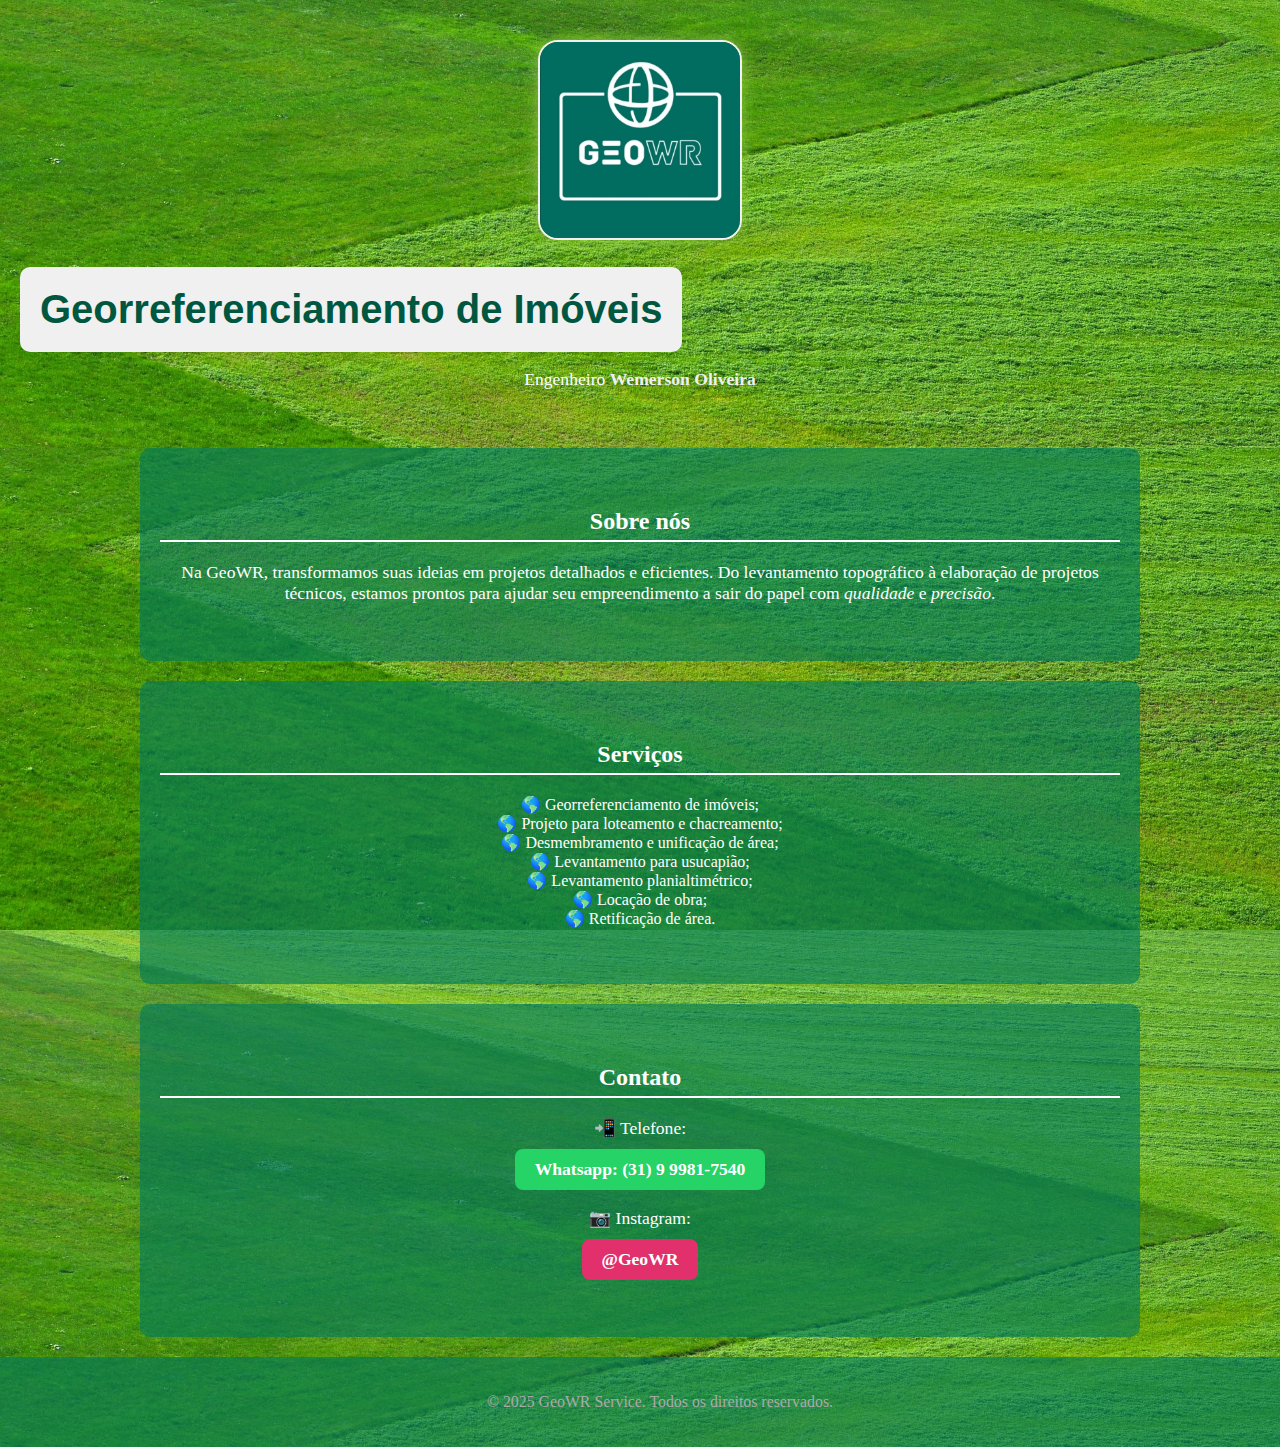
==== index.html @ 65bfebcd "Atualizar o index.html" ====
<!DOCTYPE html>
<html lang="pt-BR">

<head>
    <meta charset="UTF-8" />
    <meta name="viewport" content="width=device-width, initial-scale=1.0" />
    <title>Georreferenciamento de Imóveis</title>
    <style>
        body {
            background-image: url('img/fundo.JPG');
            background-size: cover;
            background-position: center;
            margin: 0;
            width: 100%;
            height: 100vh;
            font-family: Verdana;
            color: white;
            text-align: center;
        }

        header {
            padding: 40px 20px;
            background-image: url('img/fundo.JPG');
            background-size: cover;
            background-position: center;
            text-align: center;
        }

        .container {
            max-width: 1000px;
            margin: 0 auto;
            padding: 0 20px;
        }

        .logo {
            max-width: 100%;
            height: auto;
            width: 200px;
            display: block;
            margin: 0 auto 10px auto;
            border-radius: 20px;
            border: 2px solid #f0f0f0;
            box-shadow: 0 0 15px #8bc53f;
            animation: brilho 2s infinite alternate;
        }

        .box-title {
            background-color: #f0f0f0;
            padding: 20px;
            width: fit-content;
            border-radius: 10px;
            color: #005740;
            font-size: 2.5em;
            font-family: Arial, Helvetica, sans-serif;
            margin-bottom: 10px;
        }

        p {
            font-size: 1.1em;
        }

        section {
            margin-bottom: 40px;
        }

        .sobre,
        .servicos,
        .contato {
            background-color: #007b5aa1;
            text-align: center;
            padding: 40px 20px;
            margin-bottom: 20px;
            border-radius: 10px;
        }

        h2 {
            color: #ffffff;
            border-bottom: 2px solid #ffffff;
            padding-bottom: 5px;
        }

        ul {
            list-style: none;
            padding: 0;
        }

        ul li::before {
            content: "🌎 ";
            color: white;
        }

        footer {
            background-color: #007b5aa1;
            text-align: center;
            padding: 20px;
            font-size: 0.9em;
            color: #aaa;
            width: 100%;
        }

        a {
            color: #f0f0f0;
            text-decoration: none;
            font-weight: bold;
        }

        a:hover {
            text-decoration: underline;
        }

        @keyframes brilho {
            0% {
                box-shadow: 0 0 10px #ffffff;
            }

            100% {
                box-shadow: 0 0 25px #ffffff;
            }
        }

        .botao {
            display: inline-block;
            background-color: #25d366;
            color: white;
            padding: 10px 20px;
            border-radius: 8px;
            text-decoration: none;
            font-weight: bold;
            transition: background-color 0.3s ease;
            margin-top: 10px;
        }

        .botao2 {
            display: inline-block;
            background-color: #e1306c;
            color: white;
            padding: 10px 20px;
            border-radius: 8px;
            text-decoration: none;
            font-weight: bold;
            transition: background-color 0.3s ease;
            margin-top: 10px;
        }

        .botao:hover {
            background-color: #1ebe5d;
        }
    </style>
</head>

<body>
    <header>
        <img src="img/880456F2-EFAF-44FD-92B4-5C87EB8625EA.jpeg" alt="Logo GeoWR" class="logo" />
        <h1 class="box-title">Georreferenciamento de Imóveis</h1>
        <p>Engenheiro <a href="https://www.instagram.com/oliveirawemersonr/">Wemerson Oliveira</a></p>
    </header>

    <main>
        <div class="container">
            <section class="sobre">
                <h2>Sobre nós</h2>
                <p>
                    Na GeoWR, transformamos suas ideias em projetos detalhados e eficientes. Do levantamento topográfico à
                    elaboração de projetos técnicos, estamos prontos para ajudar seu empreendimento a sair do papel com
                    <em>qualidade</em> e <em>precisão</em>.
                </p>
            </section>

            <section class="servicos">
                <h2>Serviços</h2>
                <ul>
                    <li>Georreferenciamento de imóveis;</li>
                    <li>Projeto para loteamento e chacreamento;</li>
                    <li>Desmembramento e unificação de área;</li>
                    <li>Levantamento para usucapião;</li>
                    <li>Levantamento planialtimétrico;</li>
                    <li>Locação de obra;</li>
                    <li>Retificação de área.</li>
                </ul>
            </section>

            <section class="contato">
                <h2>Contato</h2>
                <p>📲 Telefone:<br>
                    <a href="https://wa.me/5531999817540" target="_blank" class="botao">Whatsapp: (31) 9 9981-7540</a>
                </p>
                <p>📷 Instagram:<br>
                    <a href="https://www.instagram.com/geowr_rwemerson/" class="botao2">@GeoWR</a>
                </p>
            </section>
        </div>
    </main>

    <footer>
        <p>&copy; 2025 GeoWR Service. Todos os direitos reservados.</p>
    </footer>
</body>

</html>
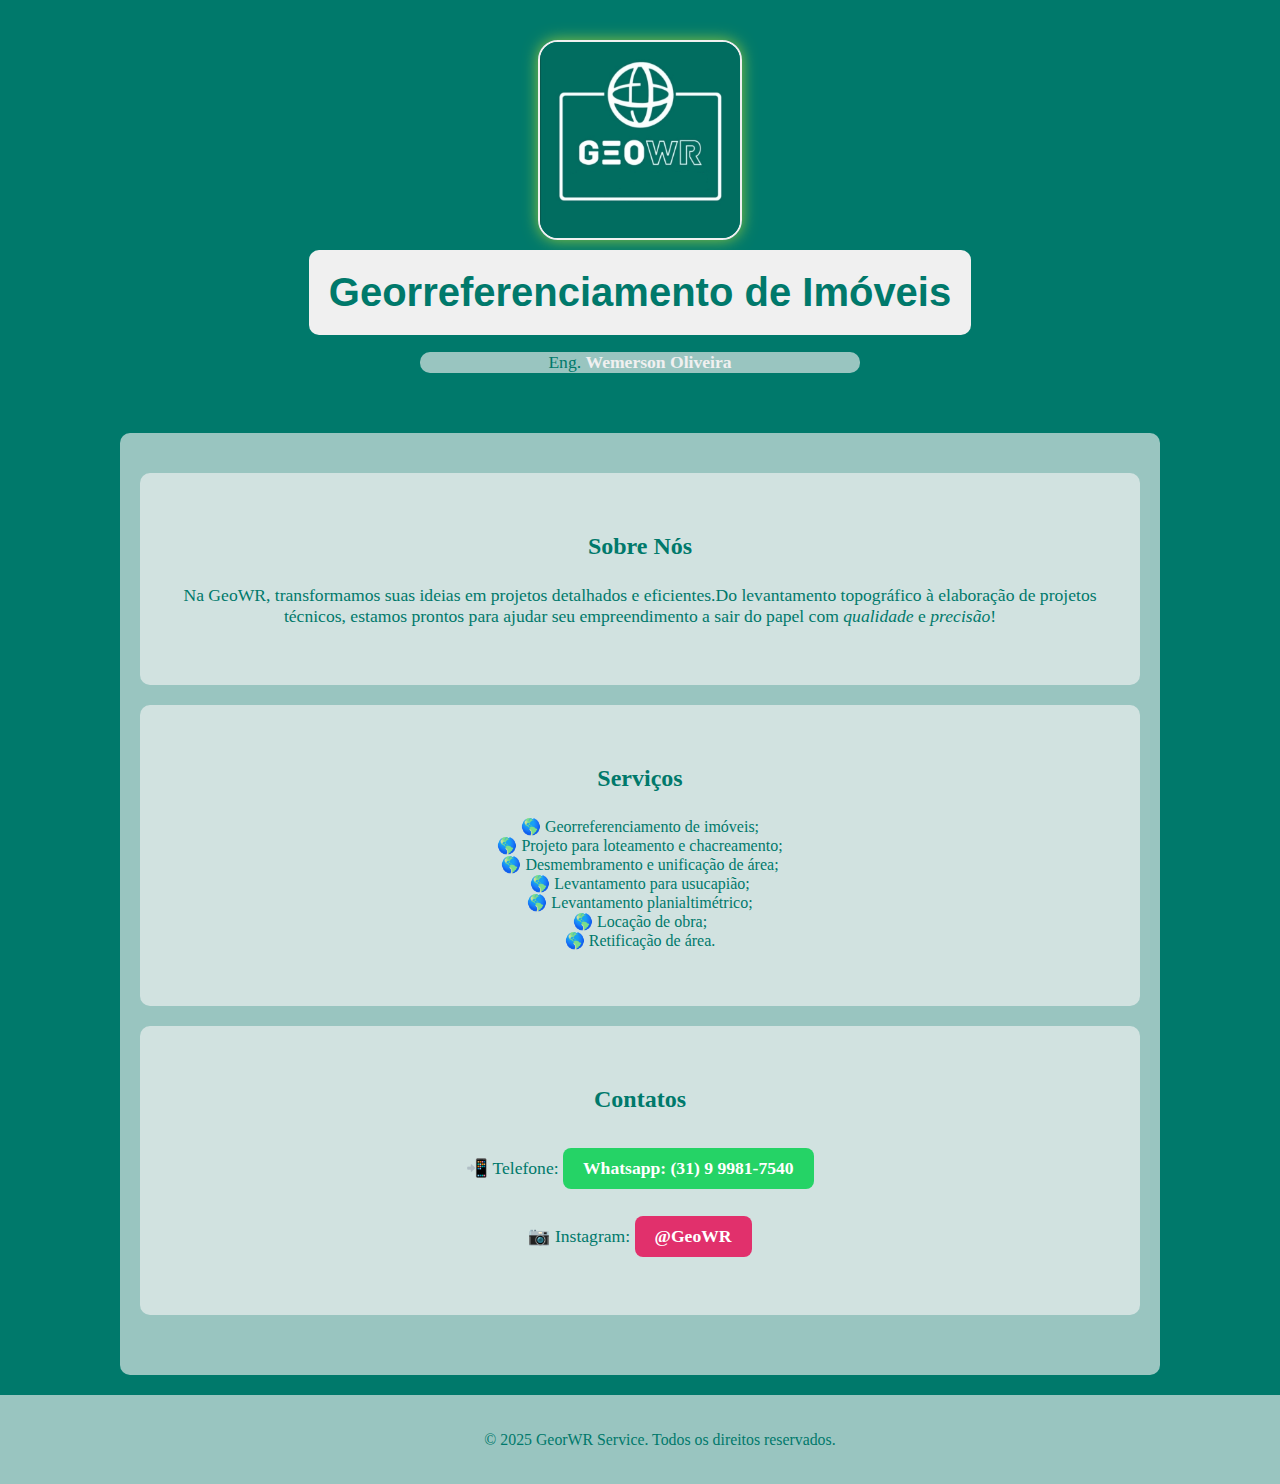
==== commit e752f3f3: "att do projeto" ====
--- a/index.html
+++ b/index.html
@@ -1,199 +1,53 @@
-<!DOCTYPE html>
-<html lang="pt-BR">
-
-<head>
-    <meta charset="UTF-8" />
-    <meta name="viewport" content="width=device-width, initial-scale=1.0" />
-    <title>Georreferenciamento de Imóveis</title>
-    <style>
-        body {
-            background-image: url('img/fundo.JPG');
-            background-size: cover;
-            background-position: center;
-            margin: 0;
-            width: 100%;
-            height: 100vh;
-            font-family: Verdana;
-            color: white;
-            text-align: center;
-        }
-
-        header {
-            padding: 40px 20px;
-            background-image: url('img/fundo.JPG');
-            background-size: cover;
-            background-position: center;
-            text-align: center;
-        }
-
-        .container {
-            max-width: 1000px;
-            margin: 0 auto;
-            padding: 0 20px;
-        }
-
-        .logo {
-            max-width: 100%;
-            height: auto;
-            width: 200px;
-            display: block;
-            margin: 0 auto 10px auto;
-            border-radius: 20px;
-            border: 2px solid #f0f0f0;
-            box-shadow: 0 0 15px #8bc53f;
-            animation: brilho 2s infinite alternate;
-        }
-
-        .box-title {
-            background-color: #f0f0f0;
-            padding: 20px;
-            width: fit-content;
-            border-radius: 10px;
-            color: #005740;
-            font-size: 2.5em;
-            font-family: Arial, Helvetica, sans-serif;
-            margin-bottom: 10px;
-        }
-
-        p {
-            font-size: 1.1em;
-        }
-
-        section {
-            margin-bottom: 40px;
-        }
-
-        .sobre,
-        .servicos,
-        .contato {
-            background-color: #007b5aa1;
-            text-align: center;
-            padding: 40px 20px;
-            margin-bottom: 20px;
-            border-radius: 10px;
-        }
-
-        h2 {
-            color: #ffffff;
-            border-bottom: 2px solid #ffffff;
-            padding-bottom: 5px;
-        }
-
-        ul {
-            list-style: none;
-            padding: 0;
-        }
-
-        ul li::before {
-            content: "🌎 ";
-            color: white;
-        }
-
-        footer {
-            background-color: #007b5aa1;
-            text-align: center;
-            padding: 20px;
-            font-size: 0.9em;
-            color: #aaa;
-            width: 100%;
-        }
-
-        a {
-            color: #f0f0f0;
-            text-decoration: none;
-            font-weight: bold;
-        }
-
-        a:hover {
-            text-decoration: underline;
-        }
-
-        @keyframes brilho {
-            0% {
-                box-shadow: 0 0 10px #ffffff;
-            }
-
-            100% {
-                box-shadow: 0 0 25px #ffffff;
-            }
-        }
-
-        .botao {
-            display: inline-block;
-            background-color: #25d366;
-            color: white;
-            padding: 10px 20px;
-            border-radius: 8px;
-            text-decoration: none;
-            font-weight: bold;
-            transition: background-color 0.3s ease;
-            margin-top: 10px;
-        }
-
-        .botao2 {
-            display: inline-block;
-            background-color: #e1306c;
-            color: white;
-            padding: 10px 20px;
-            border-radius: 8px;
-            text-decoration: none;
-            font-weight: bold;
-            transition: background-color 0.3s ease;
-            margin-top: 10px;
-        }
-
-        .botao:hover {
-            background-color: #1ebe5d;
-        }
-    </style>
-</head>
-
-<body>
-    <header>
-        <img src="img/880456F2-EFAF-44FD-92B4-5C87EB8625EA.jpeg" alt="Logo GeoWR" class="logo" />
-        <h1 class="box-title">Georreferenciamento de Imóveis</h1>
-        <p>Engenheiro <a href="https://www.instagram.com/oliveirawemersonr/">Wemerson Oliveira</a></p>
-    </header>
-
-    <main>
-        <div class="container">
-            <section class="sobre">
-                <h2>Sobre nós</h2>
-                <p>
-                    Na GeoWR, transformamos suas ideias em projetos detalhados e eficientes. Do levantamento topográfico à
-                    elaboração de projetos técnicos, estamos prontos para ajudar seu empreendimento a sair do papel com
-                    <em>qualidade</em> e <em>precisão</em>.
-                </p>
-            </section>
-
-            <section class="servicos">
-                <h2>Serviços</h2>
-                <ul>
-                    <li>Georreferenciamento de imóveis;</li>
-                    <li>Projeto para loteamento e chacreamento;</li>
-                    <li>Desmembramento e unificação de área;</li>
-                    <li>Levantamento para usucapião;</li>
-                    <li>Levantamento planialtimétrico;</li>
-                    <li>Locação de obra;</li>
-                    <li>Retificação de área.</li>
-                </ul>
-            </section>
-
-            <section class="contato">
-                <h2>Contato</h2>
-                <p>📲 Telefone:<br>
-                    <a href="https://wa.me/5531999817540" target="_blank" class="botao">Whatsapp: (31) 9 9981-7540</a>
-                </p>
-                <p>📷 Instagram:<br>
-                    <a href="https://www.instagram.com/geowr_rwemerson/" class="botao2">@GeoWR</a>
-                </p>
-            </section>
-        </div>
-    </main>
-
-    <footer>
-        <p>&copy; 2025 GeoWR Service. Todos os direitos reservados.</p>
-    </footer>
-</body>
-
+<!DOCTYPE html>
+<html lang="pt-br">
+
+<head>
+    <meta charset="UTF-8">
+    <meta name="viewport" content="width=device-width, initial-scale=1.0">
+    <title>Projeto_GeoWR</title>
+    <link rel="stylesheet" href="style.css">
+</head>
+
+<body>
+    <header><img src="img/880456F2-EFAF-44FD-92B4-5C87EB8625EA.jpeg" alt="GeorWR" class="logo" />
+        <h1 class="box-title">Georreferenciamento de Imóveis</h1>
+        <p class="name">Eng. <a href="https://www.instagram.com/oliveirawemersonr/">Wemerson Oliveira</a></p>
+    </header>
+    <maim>
+        <div class="container">
+            <section class="container">
+                <h2>Sobre Nós</h2>
+                <p>Na GeoWR, transformamos suas ideias em projetos detalhados e
+                    eficientes.Do levantamento topográfico à elaboração de projetos técnicos,
+                    estamos prontos para ajudar seu empreendimento a sair do papel com
+                    <em>qualidade</em> e <em>precisão</em>!
+                </p>
+            </section>
+            <section class="servicos">
+                <h2>Serviços</h2>
+                <ul>
+                    <li>Georreferenciamento de imóveis;</li>
+                    <li>Projeto para loteamento e chacreamento;</li>
+                    <li>Desmembramento e unificação de área;</li>
+                    <li>Levantamento para usucapião;</li>
+                    <li>Levantamento planialtimétrico;</li>
+                    <li>Locação de obra;</li>
+                    <li>Retificação de área.</li>
+
+                </ul>
+            </section>
+            <section class="contato">
+                <h2>Contatos</h2>
+                <p>📲 Telefone: <a href="https://wa.me/5531999817540" target="_blank" class="botao">Whatsapp: (31) 9
+                        9981-7540</a></p>
+                <p>📷 Instagram: <a href="https://www.instagram.com/geowr_rwemerson/" class="botao2">@GeoWR</a></p>
+            </section>
+        </div>
+    </maim>
+    <footer>
+        <p>&copy; 2025 GeorWR Service. Todos os direitos reservados.</p>
+    </footer>
+
+</body>
+
 </html>--- a/style.css
+++ b/style.css
@@ -0,0 +1,144 @@
+ body {
+     background-color: #00796b;
+     margin: 0;
+     font-family: Verdana;
+     color: #00796b;
+ }
+
+ header {
+     padding: 40px 20px;
+     background-color: #00796b;
+     background-position: center;
+     text-align: center;
+ }
+
+ .container {
+     max-width: 1000px;
+     margin: 0 auto;
+     padding: 0 20px;
+ }
+
+ .logo {
+     max-width: 100%;
+     height: auto;
+     width: 200px;
+     display: block;
+     margin: 0 auto 10px auto;
+     border-radius: 20px;
+     border: 2px solid #f0f0f0;
+     box-shadow: 0 0 15px #8bc53f;
+     animation: brilho 2s infinite alternate;
+ }
+
+ .box-title {
+     background-color: #f0f0f0;
+     padding: 20px;
+     width: fit-content;
+     border-radius: 10px;
+     color: #00796b;
+     font-family: Arial, Helvetica, sans-serif;
+     font-size: 2.5em;
+     margin: 0 auto;
+ }
+
+ p {
+     font-size: 1.1em;
+ }
+
+ section {
+     margin-bottom: 40px;
+ }
+
+ .sobre,
+ .container,
+ .servicos,
+ .contato {
+     background-color: #f3f3f3a1;
+     text-align: center;
+     padding: 40px 20px;
+     margin-bottom: 20px;
+     border-radius: 10px;
+ }
+
+ .name {
+     background-color: #f3f3f3a1;
+     text-align: center;
+     margin-bottom: 20px;
+     margin-left: 400px;
+     margin-right: 400px;
+     border-radius: 10px;
+
+ }
+
+ h2 {
+     color: #00796b;
+     border-radius: 2px solid #ffffff;
+     padding-bottom: 5px;
+ }
+
+ ul {
+     list-style: none;
+     padding: 0;
+ }
+
+ ul li::before {
+     content: "🌎 ";
+     color: white;
+ }
+
+ footer {
+     background-color: #f3f3f3a1;
+     text-align: center;
+     padding: 20px;
+     font-size: 0.9em;
+     color: #00796b;
+     width: 100%;
+ }
+
+ a {
+     color: #f0f0f0;
+     text-decoration: none;
+     font-weight: bold;
+ }
+
+ a:hover {
+     text-decoration: underline;
+ }
+
+ @keyframes brilho {
+     0% {
+         box-shadow: 0 0 10px #ffffff;
+     }
+
+     100% {
+         box-shadow: 0 0 25px;
+     }
+ }
+
+ .botao {
+     display: inline-block;
+     background-color: #25d366;
+     color: white;
+     padding: 10px 20px;
+     border-radius: 8px;
+     text-decoration: none;
+     font-weight: bold;
+     transition: background-color 0.3s ease;
+     margin-top: 10px;
+ }
+
+ .botao2 {
+     display: inline-block;
+     background-color: #e1306c;
+     color: white;
+     padding: 10px 20px;
+     border-radius: 8px;
+     text-decoration: none;
+     font-weight: bold;
+     transition: background-color 0.3s ease;
+     margin-top: 10px;
+ }
+
+ .botao:hover {
+     background-color: #1ebe5d;
+ }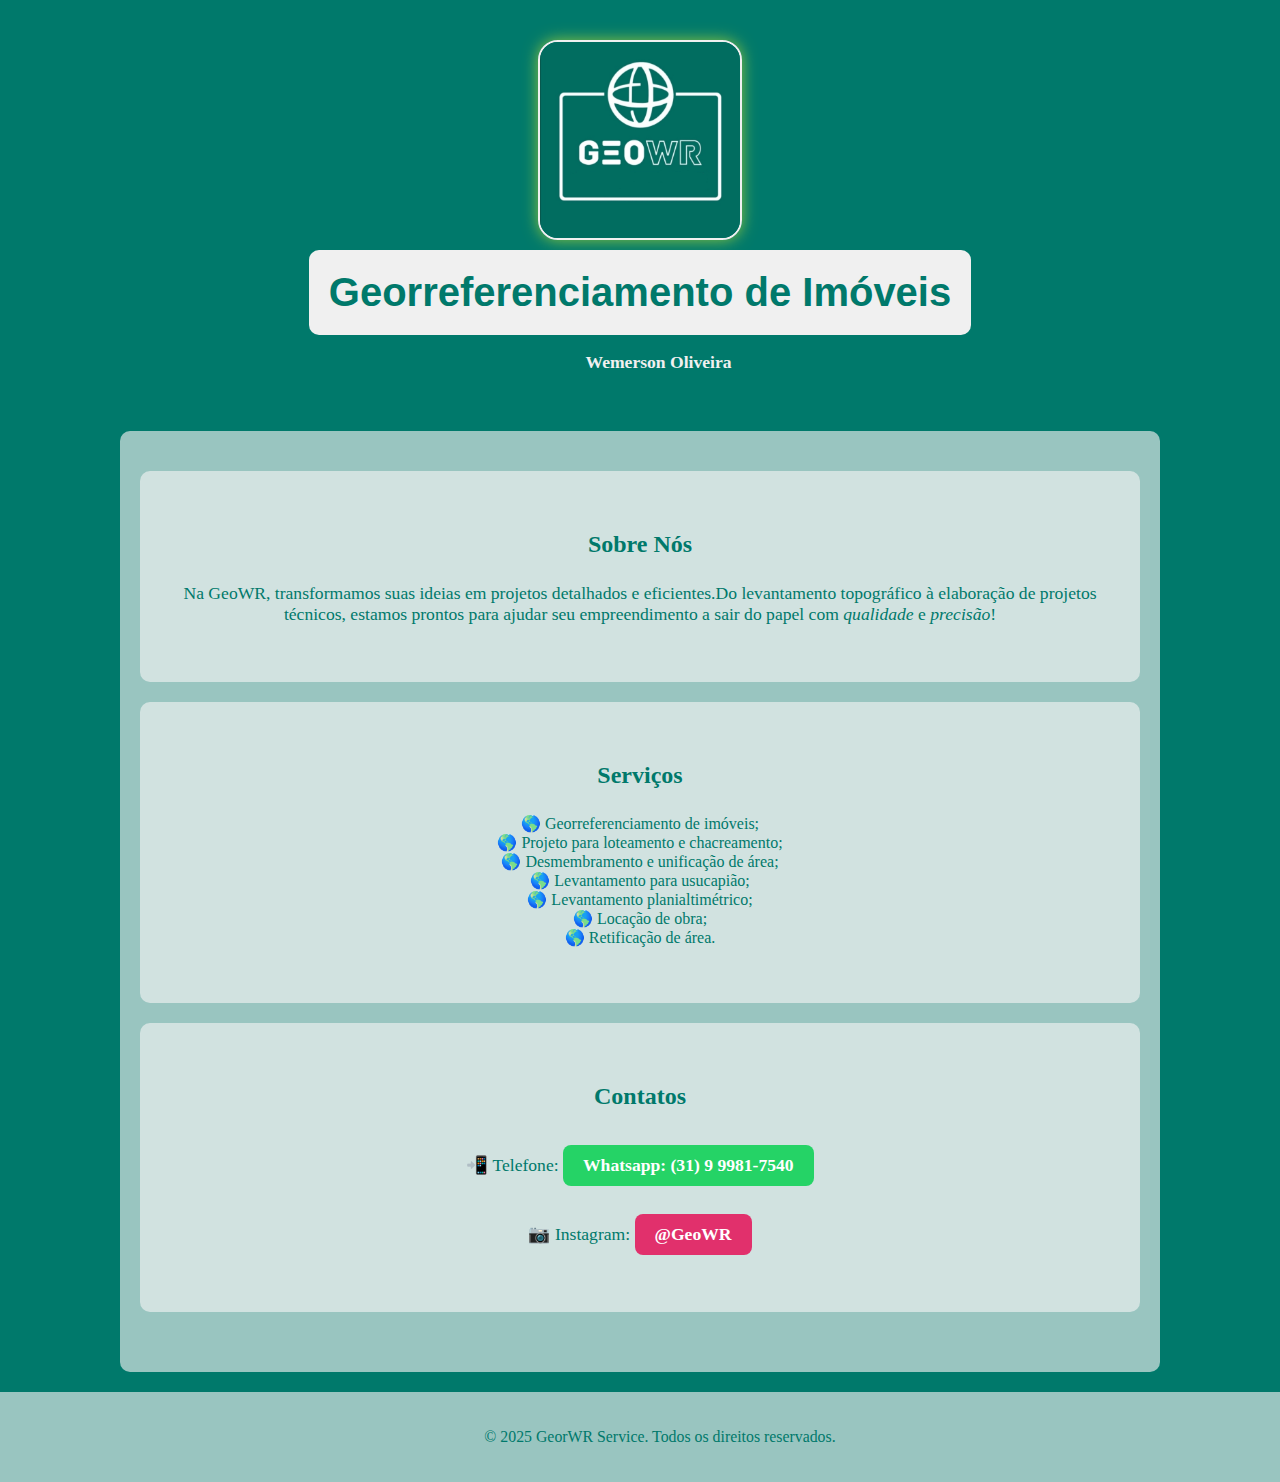
==== commit b22b9fa8: "Update index.html" ====
--- a/index.html
+++ b/index.html
@@ -11,7 +11,7 @@
 <body>
     <header><img src="img/880456F2-EFAF-44FD-92B4-5C87EB8625EA.jpeg" alt="GeorWR" class="logo" />
         <h1 class="box-title">Georreferenciamento de Imóveis</h1>
-        <p class="name">Eng. <a href="https://www.instagram.com/oliveirawemersonr/">Wemerson Oliveira</a></p>
+        <p class="nome1">Eng. <a href="https://www.instagram.com/oliveirawemersonr/">Wemerson Oliveira</a></p>
     </header>
     <maim>
         <div class="container">
@@ -50,4 +50,4 @@
 
 </body>
 
-</html>+</html>
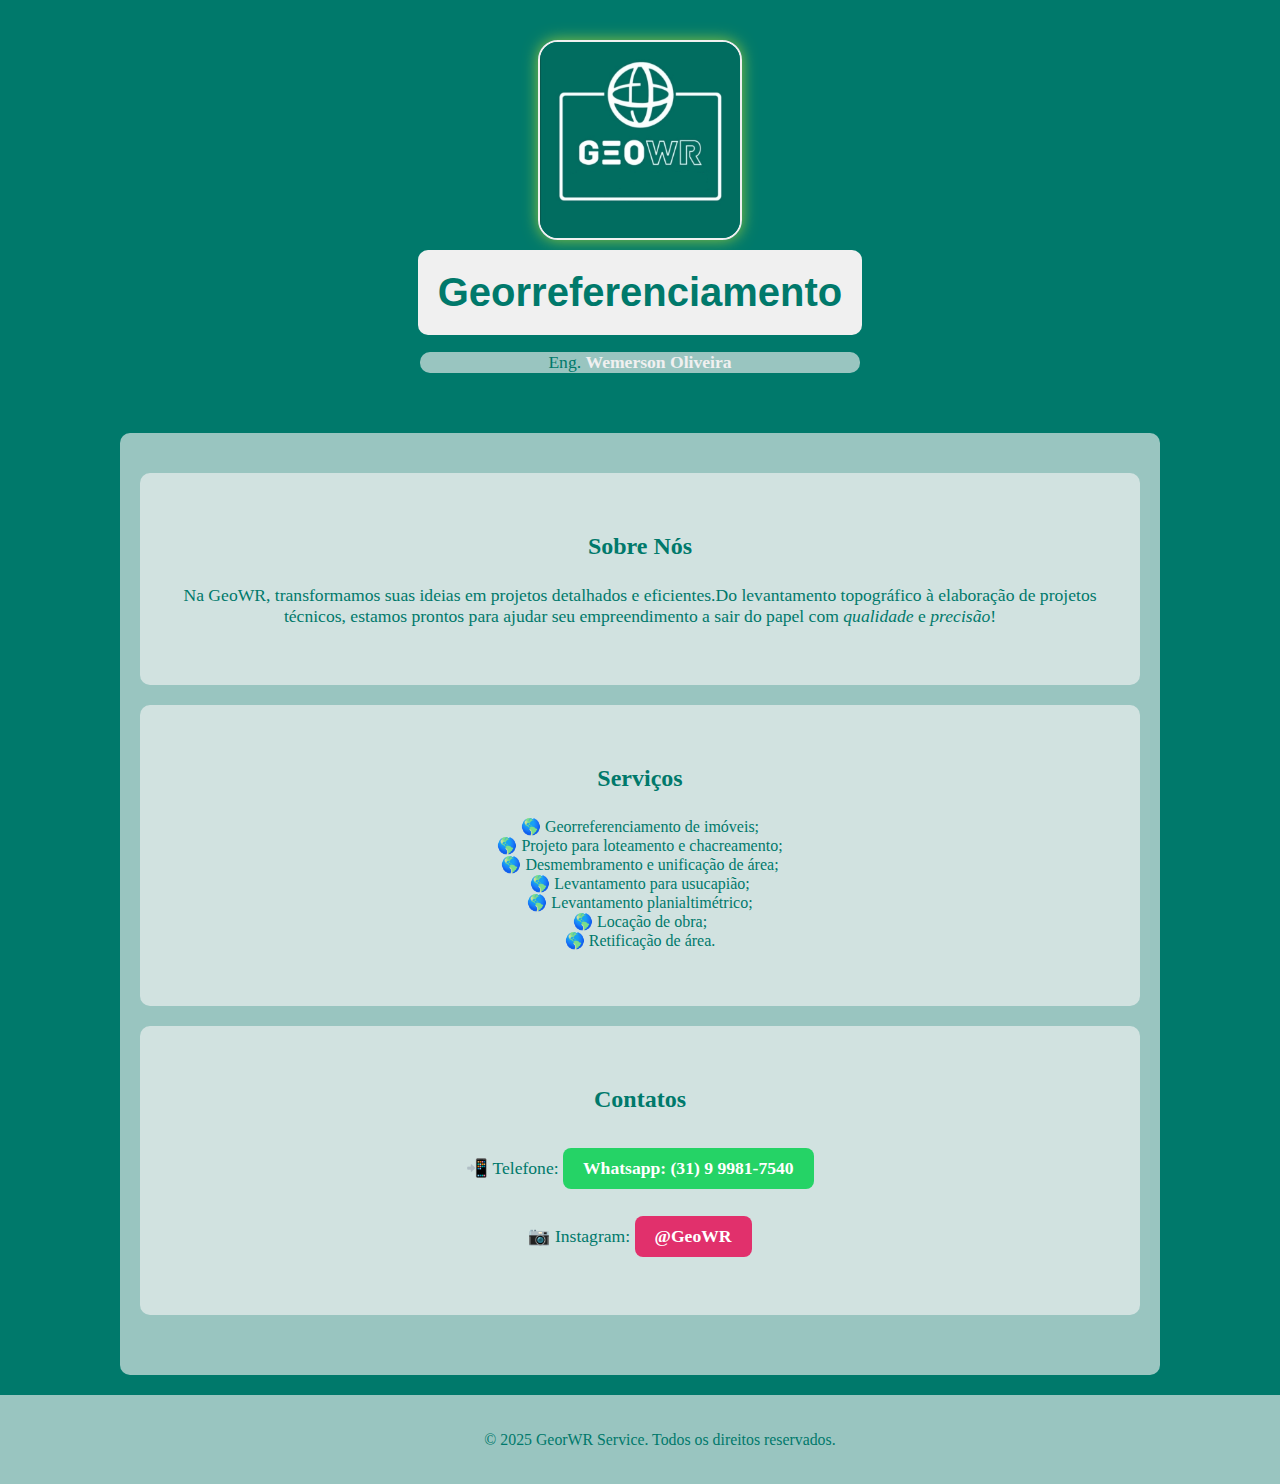
==== commit 3382f0fc: "Update index.html" ====
--- a/index.html
+++ b/index.html
@@ -10,7 +10,7 @@
 
 <body>
     <header><img src="img/880456F2-EFAF-44FD-92B4-5C87EB8625EA.jpeg" alt="GeorWR" class="logo" />
-        <h1 class="box-title">Georreferenciamento de Imóveis</h1>
+        <h1 class="box-title">Georreferenciamento</h1>
         <p class="nome1">Eng. <a href="https://www.instagram.com/oliveirawemersonr/">Wemerson Oliveira</a></p>
     </header>
     <maim>
--- a/style.css
+++ b/style.css
@@ -60,7 +60,7 @@
      border-radius: 10px;
  }
 
- .name {
+ .nome1 {
      background-color: #f3f3f3a1;
      text-align: center;
      margin-bottom: 20px;
@@ -141,4 +141,4 @@
 
  .botao:hover {
      background-color: #1ebe5d;
- }+ }
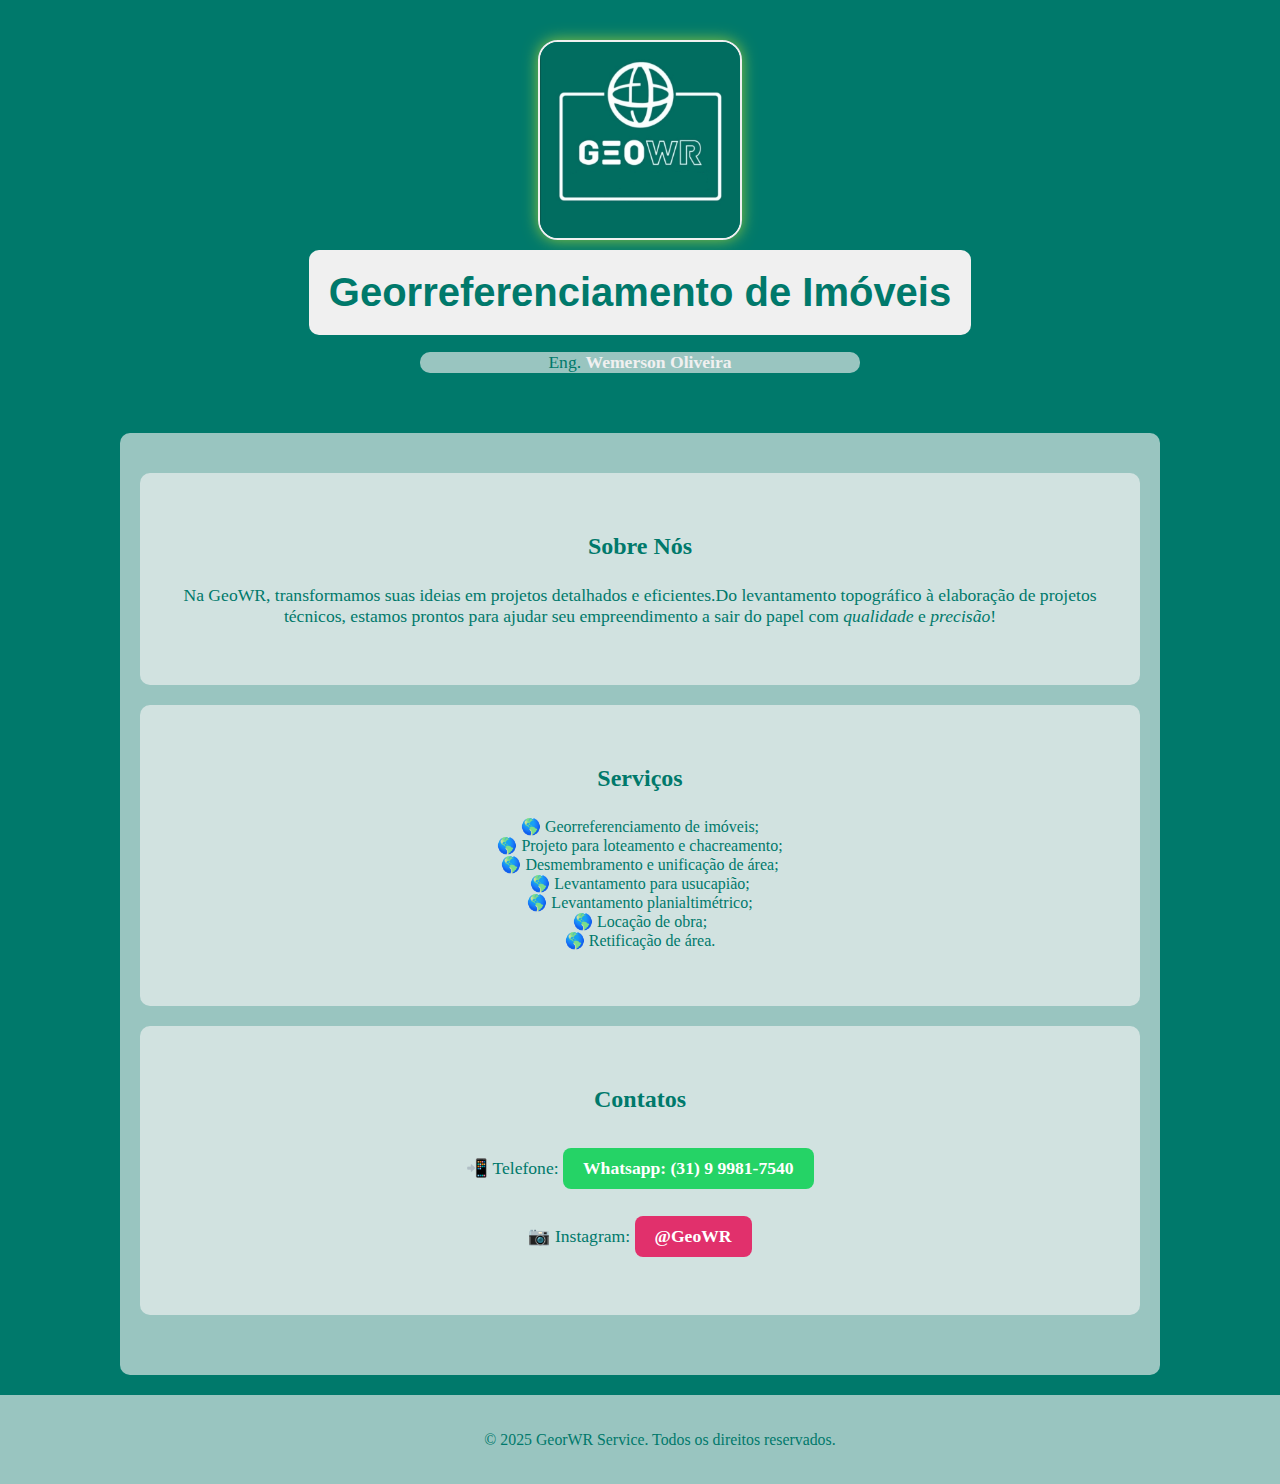
==== commit 3b73a777: "Atualizar o index.html" ====
--- a/index.html
+++ b/index.html
@@ -10,7 +10,7 @@
 
 <body>
     <header><img src="img/880456F2-EFAF-44FD-92B4-5C87EB8625EA.jpeg" alt="GeorWR" class="logo" />
-        <h1 class="box-title">Georreferenciamento</h1>
+        <h1 class="box-title">Georreferenciamento de Imóveis</h1>
         <p class="nome1">Eng. <a href="https://www.instagram.com/oliveirawemersonr/">Wemerson Oliveira</a></p>
     </header>
     <maim>
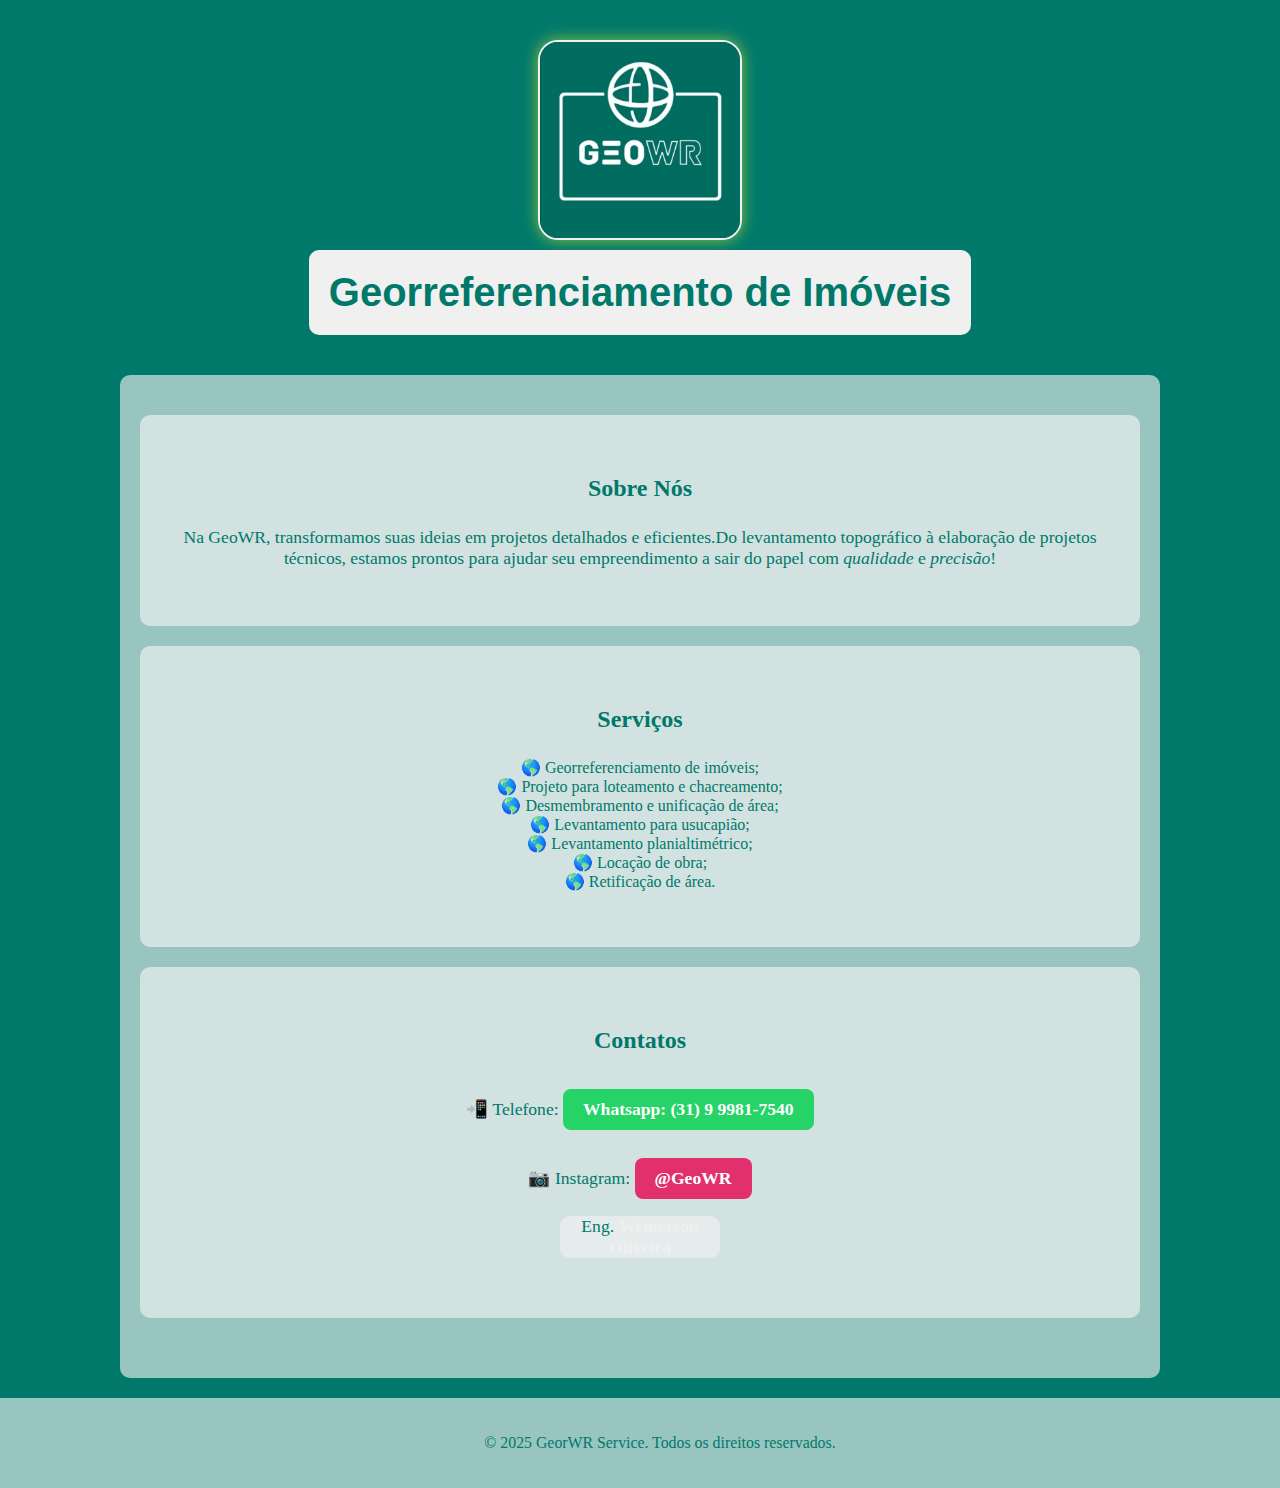
==== commit c4d0ec68: "Atualizar o index.html" ====
--- a/index.html
+++ b/index.html
@@ -11,7 +11,6 @@
 <body>
     <header><img src="img/880456F2-EFAF-44FD-92B4-5C87EB8625EA.jpeg" alt="GeorWR" class="logo" />
         <h1 class="box-title">Georreferenciamento de Imóveis</h1>
-        <p class="nome1">Eng. <a href="https://www.instagram.com/oliveirawemersonr/">Wemerson Oliveira</a></p>
     </header>
     <maim>
         <div class="container">
@@ -40,7 +39,8 @@
                 <h2>Contatos</h2>
                 <p>📲 Telefone: <a href="https://wa.me/5531999817540" target="_blank" class="botao">Whatsapp: (31) 9
                         9981-7540</a></p>
-                <p>📷 Instagram: <a href="https://www.instagram.com/geowr_rwemerson/" class="botao2">@GeoWR</a></p>
+                <p>📷 Instagram: <a href="https://www.instagram.com/geowr_rwemerson/" class="botao2">@GeoWR</a></p>
+                 <p class="nome1">Eng. <a href="https://www.instagram.com/oliveirawemersonr/">Wemerson Oliveira</a></p>
             </section>
         </div>
     </maim>
--- a/style.css
+++ b/style.css
@@ -141,4 +141,10 @@
 
  .botao:hover {
      background-color: #1ebe5d;
+ }
+  @media screen and (max-widht: 768px){
+ .container {
+       width: 100%;
+       flex-direction: colum;
+       }
  }
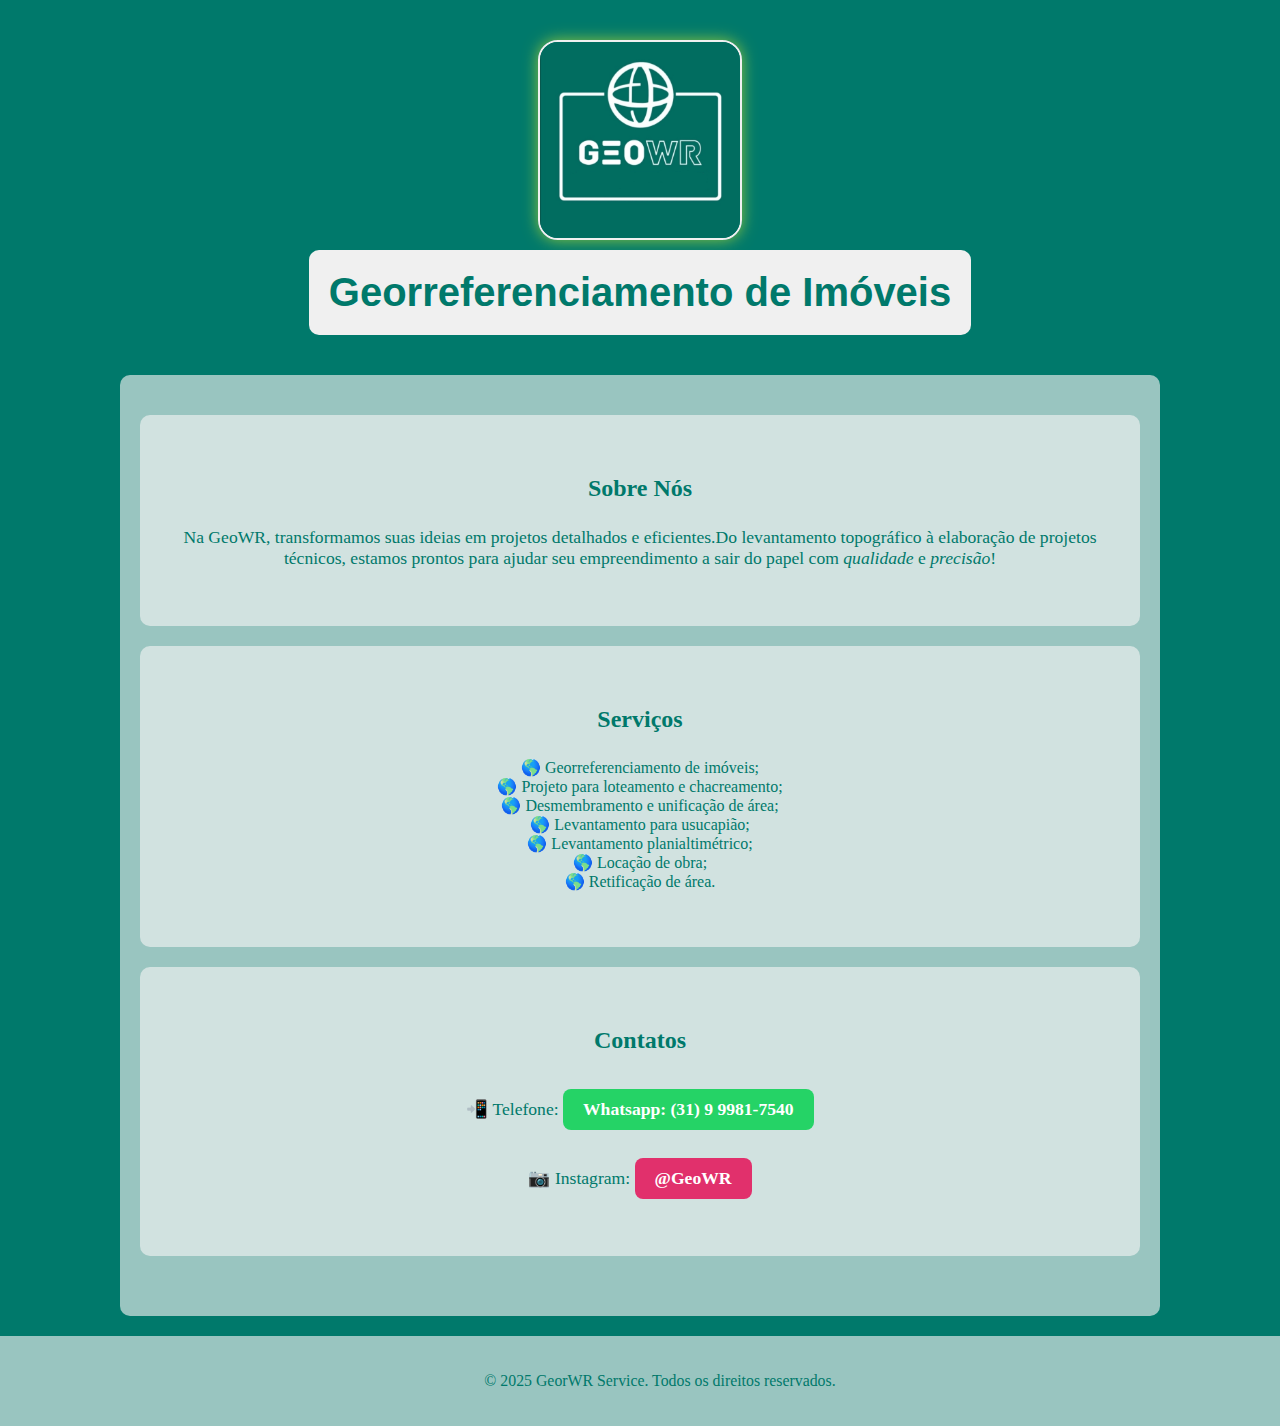
==== commit 924942d3: "Atualizar o index.html" ====
--- a/index.html
+++ b/index.html
@@ -39,8 +39,7 @@
                 <h2>Contatos</h2>
                 <p>📲 Telefone: <a href="https://wa.me/5531999817540" target="_blank" class="botao">Whatsapp: (31) 9
                         9981-7540</a></p>
-                <p>📷 Instagram: <a href="https://www.instagram.com/geowr_rwemerson/" class="botao2">@GeoWR</a></p>
-                 <p class="nome1">Eng. <a href="https://www.instagram.com/oliveirawemersonr/">Wemerson Oliveira</a></p>
+                <p>📷 Instagram: <a href="https://www.instagram.com/geowr_rwemerson/" class="botao2">@GeoWR</a></p>
             </section>
         </div>
     </maim>
--- a/style.css
+++ b/style.css
@@ -52,20 +52,12 @@
  .sobre,
  .container,
  .servicos,
- .contato {
+ .contato,
+ .nome1 {
      background-color: #f3f3f3a1;
      text-align: center;
      padding: 40px 20px;
      margin-bottom: 20px;
-     border-radius: 10px;
- }
-
- .nome1 {
-     background-color: #f3f3f3a1;
-     text-align: center;
-     margin-bottom: 20px;
-     margin-left: 400px;
-     margin-right: 400px;
      border-radius: 10px;
 
  }
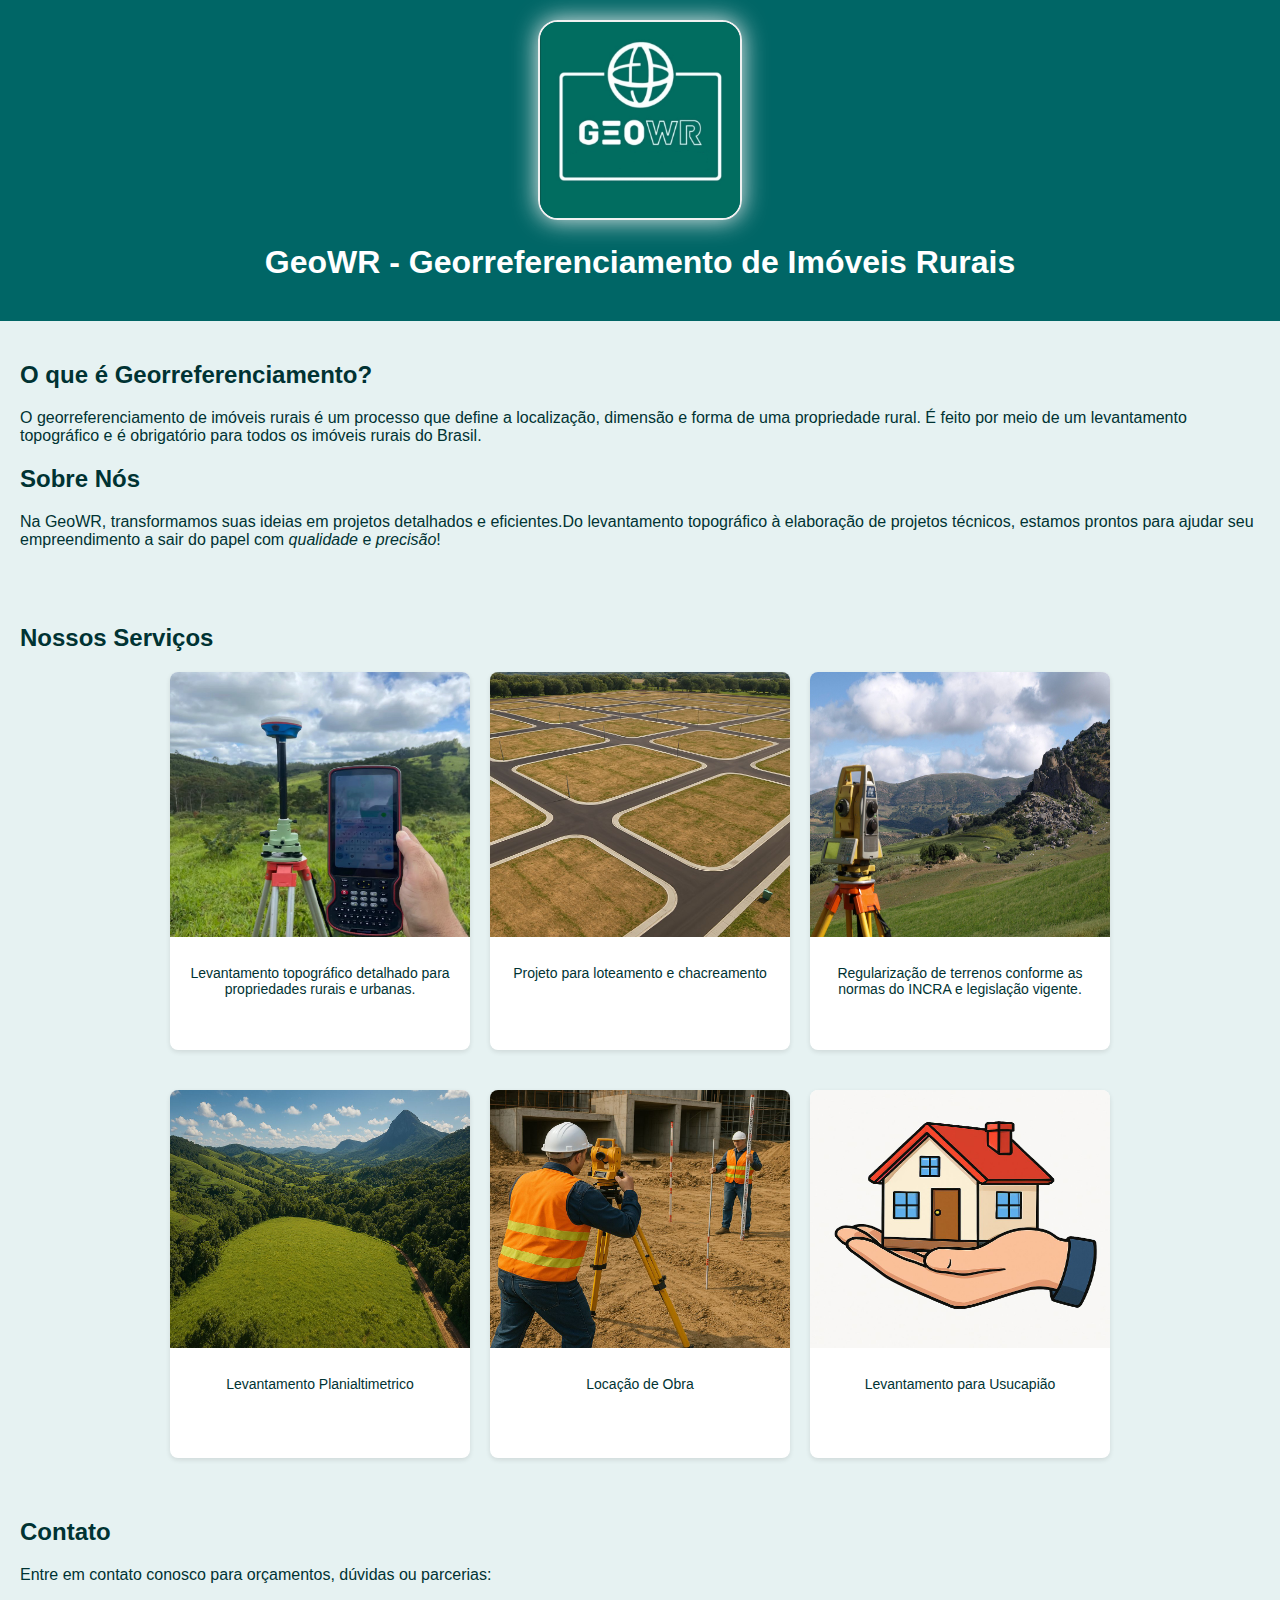
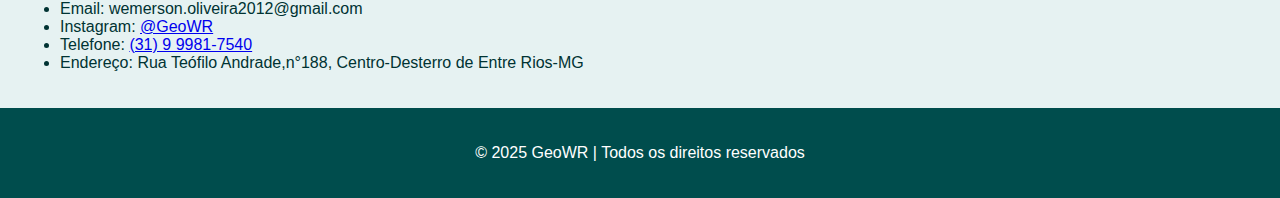
==== commit b3872b0a: "Add files via upload" ====
--- a/index.html
+++ b/index.html
@@ -2,51 +2,80 @@
 <html lang="pt-br">
 
 <head>
-    <meta charset="UTF-8">
-    <meta name="viewport" content="width=device-width, initial-scale=1.0">
-    <title>Projeto_GeoWR</title>
+    <meta charset="UTF-8" />
+    <meta name="viewport" content="width=device-width, initial-scale=1.0" />
+    <title>GeoWR - Georreferenciamento</title>
     <link rel="stylesheet" href="style.css">
 </head>
 
 <body>
-    <header><img src="img/880456F2-EFAF-44FD-92B4-5C87EB8625EA.jpeg" alt="GeorWR" class="logo" />
-        <h1 class="box-title">Georreferenciamento de Imóveis</h1>
+    <header>
+        <img src="img/logo.jpeg" alt="Logo GeoWR" alt="GeoWR" class="logo" />
+        <h1>GeoWR - Georreferenciamento de Imóveis Rurais</h1>
     </header>
-    <maim>
-        <div class="container">
-            <section class="container">
-                <h2>Sobre Nós</h2>
-                <p>Na GeoWR, transformamos suas ideias em projetos detalhados e
-                    eficientes.Do levantamento topográfico à elaboração de projetos técnicos,
-                    estamos prontos para ajudar seu empreendimento a sair do papel com
-                    <em>qualidade</em> e <em>precisão</em>!
-                </p>
-            </section>
-            <section class="servicos">
-                <h2>Serviços</h2>
-                <ul>
-                    <li>Georreferenciamento de imóveis;</li>
-                    <li>Projeto para loteamento e chacreamento;</li>
-                    <li>Desmembramento e unificação de área;</li>
-                    <li>Levantamento para usucapião;</li>
-                    <li>Levantamento planialtimétrico;</li>
-                    <li>Locação de obra;</li>
-                    <li>Retificação de área.</li>
 
-                </ul>
-            </section>
-            <section class="contato">
-                <h2>Contatos</h2>
-                <p>📲 Telefone: <a href="https://wa.me/5531999817540" target="_blank" class="botao">Whatsapp: (31) 9
-                        9981-7540</a></p>
-                <p>📷 Instagram: <a href="https://www.instagram.com/geowr_rwemerson/" class="botao2">@GeoWR</a></p>
-            </section>
+    <section>
+        <h2>O que é Georreferenciamento?</h2>
+        <p>O georreferenciamento de imóveis rurais é um processo que define a localização, dimensão e forma de uma
+            propriedade rural. É feito por meio de um levantamento topográfico e é obrigatório para todos os imóveis
+            rurais do Brasil.</p>
+        <h2>Sobre Nós</h2>
+        <p>Na GeoWR, transformamos suas ideias em projetos detalhados e
+            eficientes.Do levantamento topográfico à elaboração de projetos técnicos,
+            estamos prontos para ajudar seu empreendimento a sair do papel com
+            <em>qualidade</em> e <em>precisão</em>!
+        </p>
+    </section>
+
+    <section>
+        <h2>Nossos Serviços</h2>
+        <div class="gallery">
+            <div class="gallery-item">
+                <img src="img/celular.jpg" alt="Levantamento Topográfico">
+                <p>Levantamento topográfico detalhado para propriedades rurais e urbanas.</p>
+            </div>
+            <div class="gallery-item">
+                <img src="img/loteamnetoaerea.jpg" alt="Loteamento e Chacreamento">
+                <p>Projeto para loteamento e chacreamento</p>
+            </div>
+            <div class="gallery-item">
+                <img src="img/topografTower.jpg" alt="Regularização de Terras">
+                <p>Regularização de terrenos conforme as normas do INCRA e legislação vigente.</p>
+            </div>
         </div>
-    </maim>
+    </section>
+    <section>
+        <div class="gallery">
+            <div class="gallery-item">
+                <img src="img/terrenoficticio.jpg" alt="Levantamento Planialtimetrico">
+                <p>Levantamento Planialtimetrico</p>
+            </div>
+            <div class="gallery-item">
+                <img src="img/remarcacaoObra.jpg" alt="Locação de Obra">
+                <p>Locação de Obra</p>
+            </div>
+            <div class="gallery-item">
+                <img src="img/usucapiao.jpg" alt="usucapiao">
+                <p>Levantamento para Usucapião</p>
+
+            </div>
+        </div>
+    </section>
+
+    <section>
+        <h2>Contato</h2>
+        <p>Entre em contato conosco para orçamentos, dúvidas ou parcerias:</p>
+        <ul>
+            <li>Email: wemerson.oliveira2012@gmail.com</li>
+            <li>Instagram: <a href="https://instagram.com/geowr_rwemerson/">@GeoWR</a></li>
+            <li>Telefone: <a href="https://wa.me/5531999817540" target="_blank">(31) 9 9981-7540</a></li>
+            <li>Endereço: Rua Teófilo Andrade,n°188, Centro-Desterro de Entre Rios-MG</li>
+        </ul>
+    </section>
+
     <footer>
-        <p>&copy; 2025 GeorWR Service. Todos os direitos reservados.</p>
+        <p>© 2025 GeoWR | Todos os direitos reservados</p>
     </footer>
-
 </body>
 
-</html>
+</html>--- a/style.css
+++ b/style.css
@@ -1,142 +1,96 @@
- body {
-     background-color: #00796b;
-     margin: 0;
-     font-family: Verdana;
-     color: #00796b;
- }
+body {
+    margin: 0;
+    font-family: Arial, sans-serif;
+    background-color: #e6f2f2;
+    color: #003333;
+}
 
- header {
-     padding: 40px 20px;
-     background-color: #00796b;
-     background-position: center;
-     text-align: center;
- }
+header {
+    background-color: #006666;
+    padding: 20px;
+    text-align: center;
+}
 
- .container {
-     max-width: 1000px;
-     margin: 0 auto;
-     padding: 0 20px;
- }
+header img {
+    max-width: 250px;
+}
 
- .logo {
-     max-width: 100%;
-     height: auto;
-     width: 200px;
-     display: block;
-     margin: 0 auto 10px auto;
-     border-radius: 20px;
-     border: 2px solid #f0f0f0;
-     box-shadow: 0 0 15px #8bc53f;
-     animation: brilho 2s infinite alternate;
- }
+.logo {
+    border-radius: 20px;
+    border: 2px solid #f0f0f0;
+    box-shadow: 0 0 25px #f0f0f0;
+    animation: brilho 2s infinite alternate;
+    height: auto;
+    width: 200px;
+}
 
- .box-title {
-     background-color: #f0f0f0;
-     padding: 20px;
-     width: fit-content;
-     border-radius: 10px;
-     color: #00796b;
-     font-family: Arial, Helvetica, sans-serif;
-     font-size: 2.5em;
-     margin: 0 auto;
- }
+h1 {
+    margin: 20px 0;
+    color: white;
+    font-weight: bold;
+}
 
- p {
-     font-size: 1.1em;
- }
+section {
+    padding: 20px;
+}
 
- section {
-     margin-bottom: 40px;
- }
+.gallery {
+    display: flex;
+    flex-wrap: wrap;
+    gap: 20px;
+    justify-content: center;
+}
 
- .sobre,
- .container,
- .servicos,
- .contato,
- .nome1 {
-     background-color: #f3f3f3a1;
-     text-align: center;
-     padding: 40px 20px;
-     margin-bottom: 20px;
-     border-radius: 10px;
+.gallery-item {
+    max-width: 300px;
+    background-color: #ffffff;
+    border-radius: 8px;
+    box-shadow: 0 2px 5px rgba(0, 0, 0, 0.1);
+    overflow: hidden;
+    text-align: center;
 
- }
+}
 
- h2 {
-     color: #00796b;
-     border-radius: 2px solid #ffffff;
-     padding-bottom: 5px;
- }
+.gallery-item img {
+    width: 100%;
+    height: 70%;
+}
 
- ul {
-     list-style: none;
-     padding: 0;
- }
+.gallery-item p {
+    padding: 10px;
+    font-size: 14px;
+}
 
- ul li::before {
-     content: "🌎 ";
-     color: white;
- }
+footer {
+    background-color: #004d4d;
+    color: white;
+    text-align: center;
+    padding: 20px;
+}
 
- footer {
-     background-color: #f3f3f3a1;
-     text-align: center;
-     padding: 20px;
-     font-size: 0.9em;
-     color: #00796b;
-     width: 100%;
- }
+@media (max-width: 600px) {
+    header img {
+        max-width: 100px;
+    }
 
- a {
-     color: #f0f0f0;
-     text-decoration: none;
-     font-weight: bold;
- }
+    section {
+        padding: 10px;
+    }
 
- a:hover {
-     text-decoration: underline;
- }
+    .gallery {
+        flex-direction: column;
+        align-items: center;
+    }
 
- @keyframes brilho {
-     0% {
-         box-shadow: 0 0 10px #ffffff;
-     }
+    @keyframes brilho {
+        0% {
+            box-shadow: 0 0 10px #f0f0f0;
 
-     100% {
-         box-shadow: 0 0 25px;
-     }
- }
+        }
 
- .botao {
-     display: inline-block;
-     background-color: #25d366;
-     color: white;
-     padding: 10px 20px;
-     border-radius: 8px;
-     text-decoration: none;
-     font-weight: bold;
-     transition: background-color 0.3s ease;
-     margin-top: 10px;
- }
+        100% {
+            box-shadow: 0 0 45px #f0f0f0;
+        }
 
- .botao2 {
-     display: inline-block;
-     background-color: #e1306c;
-     color: white;
-     padding: 10px 20px;
-     border-radius: 8px;
-     text-decoration: none;
-     font-weight: bold;
-     transition: background-color 0.3s ease;
-     margin-top: 10px;
- }
-
- .botao:hover {
-     background-color: #1ebe5d;
- }
-  @media screen and (max-widht: 768px){
- .container {
-       width: 100%;
-       flex-direction: colum;
-       }
- }
+    }
+}